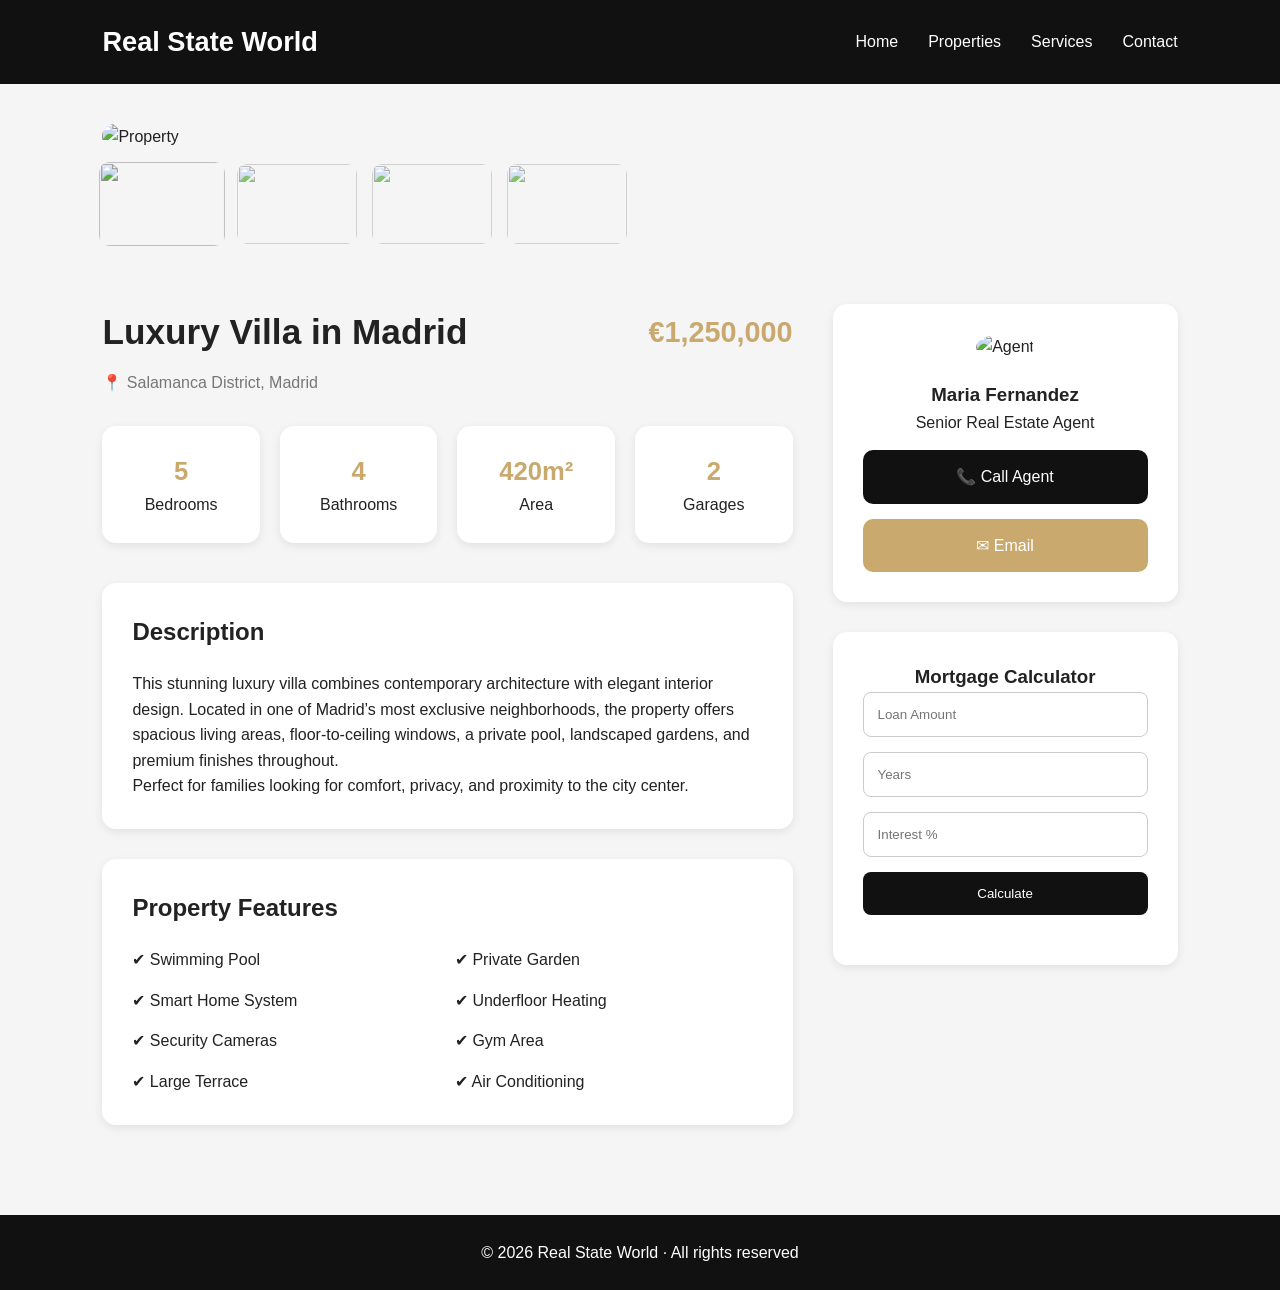
==== views/properties.html @ b50f5335 "added property page view" ====
<!DOCTYPE html>
<html lang="en">
<head>
  <meta charset="UTF-8" />
  <meta name="viewport" content="width=device-width, initial-scale=1.0"/>
  <title>Property Details | Real State World</title>

  <link rel="stylesheet" href="../styles/property.css">
</head>
<body>

  <!-- HEADER -->
  <header>
    <div class="logo">Real State World</div>

    <nav>
      <ul>
        <li><a href="index.html">Home</a></li>
        <li><a href="properties.html">Properties</a></li>
        <li><a href="#">Services</a></li>
        <li><a href="#">Contact</a></li>
      </ul>
    </nav>
  </header>

  <!-- PROPERTY HERO -->
  <section class="property-hero">

    <div class="gallery">

      <img
        id="mainImage"
        class="main-image"
        src="https://images.unsplash.com/photo-1600585154340-be6161a56a0c?q=80&w=1400&auto=format&fit=crop"
        alt="Property"
      >

      <div class="thumbnails">

        <img
          src="https://images.unsplash.com/photo-1600585154340-be6161a56a0c?q=80&w=1400&auto=format&fit=crop"
          onclick="changeImage(this)"
          class="active"
        >

        <img
          src="https://images.unsplash.com/photo-1600607687939-ce8a6c25118c?q=80&w=1400&auto=format&fit=crop"
          onclick="changeImage(this)"
        >

        <img
          src="https://images.unsplash.com/photo-1568605114967-8130f3a36994?q=80&w=1400&auto=format&fit=crop"
          onclick="changeImage(this)"
        >

        <img
          src="https://images.unsplash.com/photo-1494526585095-c41746248156?q=80&w=1400&auto=format&fit=crop"
          onclick="changeImage(this)"
        >

      </div>
    </div>

  </section>

  <!-- PROPERTY INFO -->
  <section class="property-info">

    <div class="info-left">

      <div class="property-header">
        <h1>Luxury Villa in Madrid</h1>
        <div class="price">€1,250,000</div>
      </div>

      <p class="location">
        📍 Salamanca District, Madrid
      </p>

      <div class="details-grid">

        <div class="detail-box">
          <h3>5</h3>
          <p>Bedrooms</p>
        </div>

        <div class="detail-box">
          <h3>4</h3>
          <p>Bathrooms</p>
        </div>

        <div class="detail-box">
          <h3>420m²</h3>
          <p>Area</p>
        </div>

        <div class="detail-box">
          <h3>2</h3>
          <p>Garages</p>
        </div>

      </div>

      <!-- DESCRIPTION -->
      <div class="description">

        <h2>Description</h2>

        <p>
          This stunning luxury villa combines contemporary architecture
          with elegant interior design. Located in one of Madrid’s most
          exclusive neighborhoods, the property offers spacious living
          areas, floor-to-ceiling windows, a private pool, landscaped
          gardens, and premium finishes throughout.
        </p>

        <p>
          Perfect for families looking for comfort, privacy, and proximity
          to the city center.
        </p>

      </div>

      <!-- FEATURES -->
      <div class="features">

        <h2>Property Features</h2>

        <div class="features-grid">

          <div>✔ Swimming Pool</div>
          <div>✔ Private Garden</div>
          <div>✔ Smart Home System</div>
          <div>✔ Underfloor Heating</div>
          <div>✔ Security Cameras</div>
          <div>✔ Gym Area</div>
          <div>✔ Large Terrace</div>
          <div>✔ Air Conditioning</div>

        </div>

      </div>

    </div>

    <!-- SIDEBAR -->
    <aside class="sidebar">

      <div class="agent-card">

        <img
          src="https://randomuser.me/api/portraits/women/44.jpg"
          alt="Agent"
        >

        <h3>Maria Fernandez</h3>

        <p>Senior Real Estate Agent</p>

        <a href="tel:+34123456789" class="contact-btn">
          📞 Call Agent
        </a>

        <a href="mailto:info@realstateworld.com" class="contact-btn secondary">
          ✉ Email
        </a>

      </div>

      <div class="mortgage-box">

        <h3>Mortgage Calculator</h3>

        <input type="number" id="amount" placeholder="Loan Amount">

        <input type="number" id="years" placeholder="Years">

        <input type="number" id="interest" placeholder="Interest %">

        <button onclick="calculateMortgage()">
          Calculate
        </button>

        <p id="result"></p>

      </div>

    </aside>

  </section>

  <!-- FOOTER -->
  <footer>
    <p>© 2026 Real State World · All rights reserved</p>
  </footer>

  <script src="../js/properties.js"></script>

</body>
</html>
---- styles/property.css ----
* {
  margin: 0;
  padding: 0;
  box-sizing: border-box;
}

body {
  font-family: Arial, sans-serif;
  background: #f5f5f5;
  color: #222;
  line-height: 1.6;
}

/* HEADER */

header {
  background: #111;
  color: white;
  padding: 20px 8%;
  display: flex;
  justify-content: space-between;
  align-items: center;
}

.logo {
  font-size: 1.7rem;
  font-weight: bold;
}

nav ul {
  display: flex;
  list-style: none;
  gap: 30px;
}

nav a {
  text-decoration: none;
  color: white;
  transition: 0.3s;
}

nav a:hover {
  color: #c9a96e;
}

/* HERO */

.property-hero {
  padding: 40px 8%;
}

.gallery {
  max-width: 1200px;
  margin: auto;
}

.main-image {
  width: 100%;
  height: 550px;
  object-fit: cover;
  border-radius: 16px;
}

.thumbnails {
  display: flex;
  gap: 15px;
  margin-top: 15px;
}

.thumbnails img {
  width: 120px;
  height: 80px;
  object-fit: cover;
  border-radius: 10px;
  cursor: pointer;
  opacity: 0.7;
  transition: 0.3s;
}

.thumbnails img:hover,
.thumbnails img.active {
  opacity: 1;
  transform: scale(1.05);
}

/* PROPERTY INFO */

.property-info {
  display: grid;
  grid-template-columns: 2fr 1fr;
  gap: 40px;
  padding: 20px 8% 60px;
}

.property-header {
  display: flex;
  justify-content: space-between;
  align-items: center;
  margin-bottom: 10px;
}

.property-header h1 {
  font-size: 2.2rem;
}

.price {
  color: #c9a96e;
  font-size: 1.8rem;
  font-weight: bold;
}

.location {
  margin-bottom: 30px;
  color: #777;
}

.details-grid {
  display: grid;
  grid-template-columns: repeat(4, 1fr);
  gap: 20px;
  margin-bottom: 40px;
}

.detail-box {
  background: white;
  padding: 25px;
  border-radius: 14px;
  text-align: center;
  box-shadow: 0 3px 10px rgba(0,0,0,0.08);
}

.detail-box h3 {
  font-size: 1.6rem;
  color: #c9a96e;
}

.description,
.features {
  background: white;
  padding: 30px;
  border-radius: 14px;
  margin-bottom: 30px;
  box-shadow: 0 3px 10px rgba(0,0,0,0.08);
}

.description h2,
.features h2 {
  margin-bottom: 20px;
}

.features-grid {
  display: grid;
  grid-template-columns: repeat(2, 1fr);
  gap: 15px;
}

/* SIDEBAR */

.sidebar {
  display: flex;
  flex-direction: column;
  gap: 30px;
}

.agent-card,
.mortgage-box {
  background: white;
  padding: 30px;
  border-radius: 14px;
  box-shadow: 0 3px 10px rgba(0,0,0,0.08);
  text-align: center;
}

.agent-card img {
  width: 120px;
  height: 120px;
  border-radius: 50%;
  margin-bottom: 20px;
}

.contact-btn {
  display: block;
  background: #111;
  color: white;
  text-decoration: none;
  padding: 14px;
  border-radius: 10px;
  margin-top: 15px;
  transition: 0.3s;
}

.contact-btn:hover {
  background: #c9a96e;
}

.contact-btn.secondary {
  background: #c9a96e;
}

.mortgage-box input {
  width: 100%;
  padding: 14px;
  margin-bottom: 15px;
  border-radius: 8px;
  border: 1px solid #ccc;
}

.mortgage-box button {
  width: 100%;
  padding: 14px;
  border: none;
  background: #111;
  color: white;
  border-radius: 8px;
  cursor: pointer;
  transition: 0.3s;
}

.mortgage-box button:hover {
  background: #c9a96e;
}

#result {
  margin-top: 20px;
  font-weight: bold;
}

/* FOOTER */

footer {
  background: #111;
  color: white;
  text-align: center;
  padding: 25px;
}

/* RESPONSIVE */

@media (max-width: 992px) {

  .property-info {
    grid-template-columns: 1fr;
  }

  .details-grid {
    grid-template-columns: repeat(2, 1fr);
  }

}

@media (max-width: 600px) {

  .property-header {
    flex-direction: column;
    align-items: flex-start;
    gap: 10px;
  }

  .details-grid,
  .features-grid {
    grid-template-columns: 1fr;
  }

  .main-image {
    height: 320px;
  }

  .thumbnails {
    flex-wrap: wrap;
  }

}
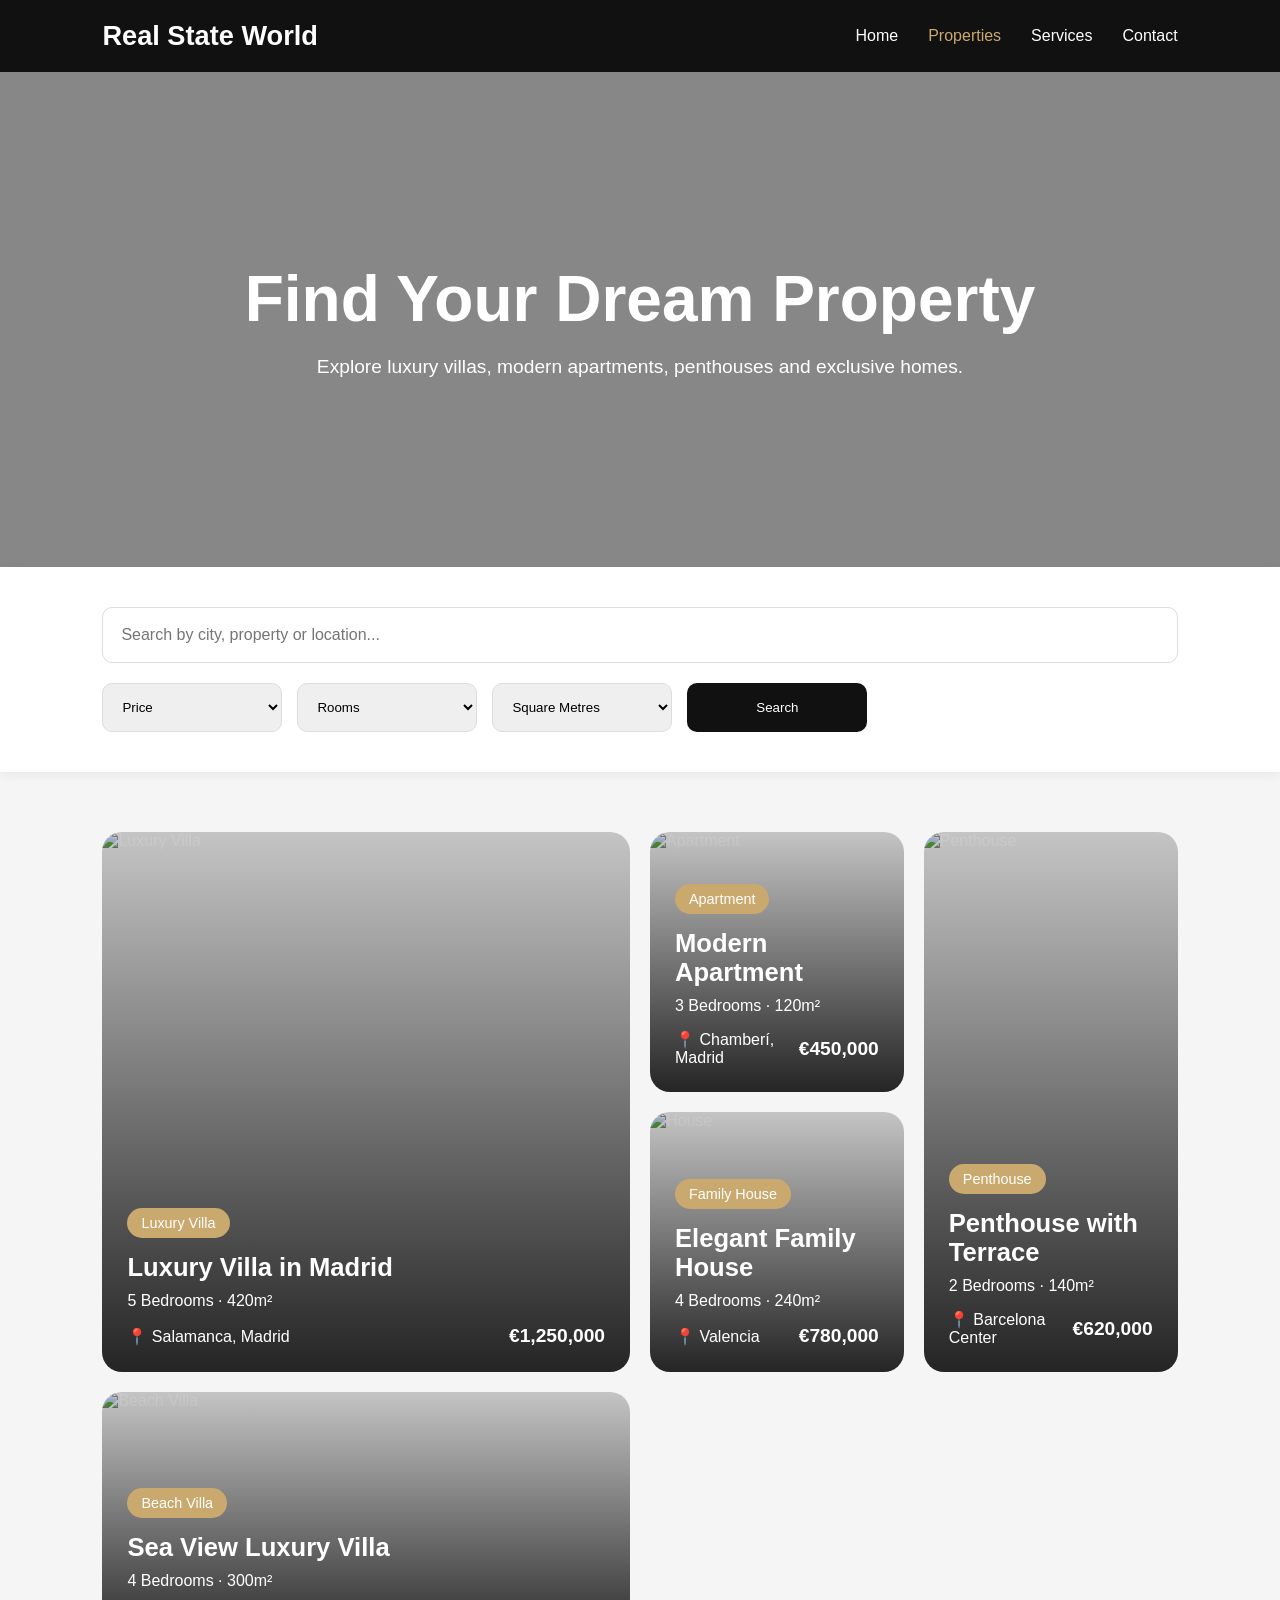
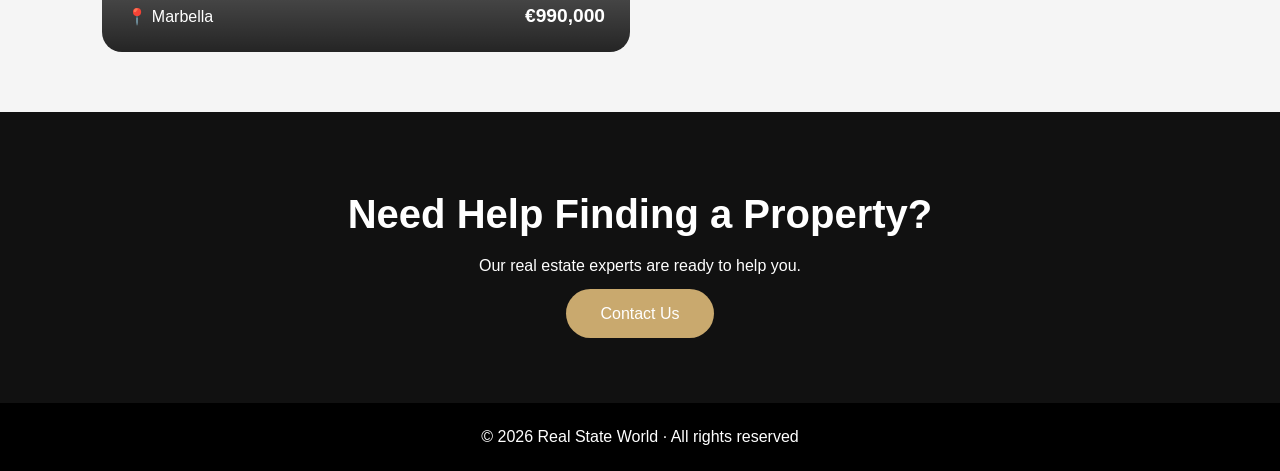
==== commit 52909a85: "changes in properties and property" ====
--- a/views/properties.html
+++ b/views/properties.html
@@ -3,193 +3,303 @@
 <head>
   <meta charset="UTF-8" />
   <meta name="viewport" content="width=device-width, initial-scale=1.0"/>
-  <title>Property Details | Real State World</title>
-
-  <link rel="stylesheet" href="../styles/property.css">
+
+  <title>Properties | Real State World</title>
+
+  <link rel="stylesheet" href="../styles/properties.css">
 </head>
 <body>
 
   <!-- HEADER -->
+
   <header>
-    <div class="logo">Real State World</div>
+
+    <div class="logo">
+      Real State World
+    </div>
 
     <nav>
       <ul>
-        <li><a href="index.html">Home</a></li>
-        <li><a href="properties.html">Properties</a></li>
+        <li><a href="../index.html">Home</a></li>
+        <li><a href="properties.html" class="active">Properties</a></li>
         <li><a href="#">Services</a></li>
         <li><a href="#">Contact</a></li>
       </ul>
     </nav>
+
   </header>
 
-  <!-- PROPERTY HERO -->
-  <section class="property-hero">
-
-    <div class="gallery">
-
-      <img
-        id="mainImage"
-        class="main-image"
-        src="https://images.unsplash.com/photo-1600585154340-be6161a56a0c?q=80&w=1400&auto=format&fit=crop"
-        alt="Property"
-      >
-
-      <div class="thumbnails">
+  <!-- HERO -->
+
+  <section class="properties-hero">
+
+    <div class="hero-overlay">
+
+      <h1>Find Your Dream Property</h1>
+
+      <p>
+        Explore luxury villas, modern apartments,
+        penthouses and exclusive homes.
+      </p>
+
+    </div>
+
+  </section>
+
+  <!-- SEARCH & FILTERS -->
+
+  <section class="filters-section">
+
+    <div class="search-bar">
+
+      <input
+        type="text"
+        id="searchInput"
+        placeholder="Search by city, property or location..."
+      >
+
+    </div>
+
+    <div class="filters">
+
+      <select id="priceFilter">
+        <option value="">Price</option>
+        <option value="300000">Up to €300k</option>
+        <option value="600000">Up to €600k</option>
+        <option value="1000000">Up to €1M</option>
+      </select>
+
+      <select id="roomsFilter">
+        <option value="">Rooms</option>
+        <option value="1">1+</option>
+        <option value="2">2+</option>
+        <option value="3">3+</option>
+        <option value="4">4+</option>
+      </select>
+
+      <select id="sizeFilter">
+        <option value="">Square Metres</option>
+        <option value="80">80m²+</option>
+        <option value="120">120m²+</option>
+        <option value="200">200m²+</option>
+      </select>
+
+      <button onclick="filterProperties()">
+        Search
+      </button>
+
+    </div>
+
+  </section>
+
+  <!-- PROPERTIES GRID -->
+
+  <section class="properties-grid-section">
+
+    <div class="properties-grid" id="propertiesGrid">
+
+      <!-- PROPERTY 1 -->
+
+      <a
+        href="property-details.html"
+        class="property-card large"
+        data-price="1250000"
+        data-rooms="5"
+        data-size="420"
+        data-location="Madrid"
+      >
 
         <img
           src="https://images.unsplash.com/photo-1600585154340-be6161a56a0c?q=80&w=1400&auto=format&fit=crop"
-          onclick="changeImage(this)"
-          class="active"
-        >
-
-        <img
-          src="https://images.unsplash.com/photo-1600607687939-ce8a6c25118c?q=80&w=1400&auto=format&fit=crop"
-          onclick="changeImage(this)"
-        >
-
-        <img
-          src="https://images.unsplash.com/photo-1568605114967-8130f3a36994?q=80&w=1400&auto=format&fit=crop"
-          onclick="changeImage(this)"
-        >
-
-        <img
-          src="https://images.unsplash.com/photo-1494526585095-c41746248156?q=80&w=1400&auto=format&fit=crop"
-          onclick="changeImage(this)"
-        >
-
-      </div>
+          alt="Luxury Villa"
+        >
+
+        <div class="card-overlay">
+
+          <span class="tag">Luxury Villa</span>
+
+          <h2>Luxury Villa in Madrid</h2>
+
+          <p>5 Bedrooms · 420m²</p>
+
+          <div class="property-bottom">
+
+            <span>📍 Salamanca, Madrid</span>
+
+            <span class="price">€1,250,000</span>
+
+          </div>
+
+        </div>
+
+      </a>
+
+      <!-- PROPERTY 2 -->
+
+      <a
+        href="property-details.html"
+        class="property-card"
+        data-price="450000"
+        data-rooms="3"
+        data-size="120"
+        data-location="Madrid"
+      >
+
+        <img
+          src="https://images.unsplash.com/photo-1502672260266-1c1ef2d93688?q=80&w=1200&auto=format&fit=crop"
+          alt="Apartment"
+        >
+
+        <div class="card-overlay">
+
+          <span class="tag">Apartment</span>
+
+          <h2>Modern Apartment</h2>
+
+          <p>3 Bedrooms · 120m²</p>
+
+          <div class="property-bottom">
+
+            <span>📍 Chamberí, Madrid</span>
+
+            <span class="price">€450,000</span>
+
+          </div>
+
+        </div>
+
+      </a>
+
+      <!-- PROPERTY 3 -->
+
+      <a
+        href="property-details.html"
+        class="property-card tall"
+        data-price="620000"
+        data-rooms="2"
+        data-size="140"
+        data-location="Barcelona"
+      >
+
+        <img
+          src="https://images.unsplash.com/photo-1600607687939-ce8a6c25118c?q=80&w=1200&auto=format&fit=crop"
+          alt="Penthouse"
+        >
+
+        <div class="card-overlay">
+
+          <span class="tag">Penthouse</span>
+
+          <h2>Penthouse with Terrace</h2>
+
+          <p>2 Bedrooms · 140m²</p>
+
+          <div class="property-bottom">
+
+            <span>📍 Barcelona Center</span>
+
+            <span class="price">€620,000</span>
+
+          </div>
+
+        </div>
+
+      </a>
+
+      <!-- PROPERTY 4 -->
+
+      <a
+        href="property-details.html"
+        class="property-card"
+        data-price="780000"
+        data-rooms="4"
+        data-size="240"
+        data-location="Valencia"
+      >
+
+        <img
+          src="https://images.unsplash.com/photo-1494526585095-c41746248156?q=80&w=1200&auto=format&fit=crop"
+          alt="House"
+        >
+
+        <div class="card-overlay">
+
+          <span class="tag">Family House</span>
+
+          <h2>Elegant Family House</h2>
+
+          <p>4 Bedrooms · 240m²</p>
+
+          <div class="property-bottom">
+
+            <span>📍 Valencia</span>
+
+            <span class="price">€780,000</span>
+
+          </div>
+
+        </div>
+
+      </a>
+
+      <!-- PROPERTY 5 -->
+
+      <a
+        href="property-details.html"
+        class="property-card wide"
+        data-price="990000"
+        data-rooms="4"
+        data-size="300"
+        data-location="Marbella"
+      >
+
+        <img
+          src="https://images.unsplash.com/photo-1512917774080-9991f1c4c750?q=80&w=1400&auto=format&fit=crop"
+          alt="Beach Villa"
+        >
+
+        <div class="card-overlay">
+
+          <span class="tag">Beach Villa</span>
+
+          <h2>Sea View Luxury Villa</h2>
+
+          <p>4 Bedrooms · 300m²</p>
+
+          <div class="property-bottom">
+
+            <span>📍 Marbella</span>
+
+            <span class="price">€990,000</span>
+
+          </div>
+
+        </div>
+
+      </a>
+
     </div>
 
   </section>
 
-  <!-- PROPERTY INFO -->
-  <section class="property-info">
-
-    <div class="info-left">
-
-      <div class="property-header">
-        <h1>Luxury Villa in Madrid</h1>
-        <div class="price">€1,250,000</div>
-      </div>
-
-      <p class="location">
-        📍 Salamanca District, Madrid
-      </p>
-
-      <div class="details-grid">
-
-        <div class="detail-box">
-          <h3>5</h3>
-          <p>Bedrooms</p>
-        </div>
-
-        <div class="detail-box">
-          <h3>4</h3>
-          <p>Bathrooms</p>
-        </div>
-
-        <div class="detail-box">
-          <h3>420m²</h3>
-          <p>Area</p>
-        </div>
-
-        <div class="detail-box">
-          <h3>2</h3>
-          <p>Garages</p>
-        </div>
-
-      </div>
-
-      <!-- DESCRIPTION -->
-      <div class="description">
-
-        <h2>Description</h2>
-
-        <p>
-          This stunning luxury villa combines contemporary architecture
-          with elegant interior design. Located in one of Madrid’s most
-          exclusive neighborhoods, the property offers spacious living
-          areas, floor-to-ceiling windows, a private pool, landscaped
-          gardens, and premium finishes throughout.
-        </p>
-
-        <p>
-          Perfect for families looking for comfort, privacy, and proximity
-          to the city center.
-        </p>
-
-      </div>
-
-      <!-- FEATURES -->
-      <div class="features">
-
-        <h2>Property Features</h2>
-
-        <div class="features-grid">
-
-          <div>✔ Swimming Pool</div>
-          <div>✔ Private Garden</div>
-          <div>✔ Smart Home System</div>
-          <div>✔ Underfloor Heating</div>
-          <div>✔ Security Cameras</div>
-          <div>✔ Gym Area</div>
-          <div>✔ Large Terrace</div>
-          <div>✔ Air Conditioning</div>
-
-        </div>
-
-      </div>
-
-    </div>
-
-    <!-- SIDEBAR -->
-    <aside class="sidebar">
-
-      <div class="agent-card">
-
-        <img
-          src="https://randomuser.me/api/portraits/women/44.jpg"
-          alt="Agent"
-        >
-
-        <h3>Maria Fernandez</h3>
-
-        <p>Senior Real Estate Agent</p>
-
-        <a href="tel:+34123456789" class="contact-btn">
-          📞 Call Agent
-        </a>
-
-        <a href="mailto:info@realstateworld.com" class="contact-btn secondary">
-          ✉ Email
-        </a>
-
-      </div>
-
-      <div class="mortgage-box">
-
-        <h3>Mortgage Calculator</h3>
-
-        <input type="number" id="amount" placeholder="Loan Amount">
-
-        <input type="number" id="years" placeholder="Years">
-
-        <input type="number" id="interest" placeholder="Interest %">
-
-        <button onclick="calculateMortgage()">
-          Calculate
-        </button>
-
-        <p id="result"></p>
-
-      </div>
-
-    </aside>
+  <!-- CTA -->
+
+  <section class="cta">
+
+    <h2>Need Help Finding a Property?</h2>
+
+    <p>
+      Our real estate experts are ready to help you.
+    </p>
+
+    <a href="#" class="cta-btn">
+      Contact Us
+    </a>
 
   </section>
 
   <!-- FOOTER -->
+
   <footer>
     <p>© 2026 Real State World · All rights reserved</p>
   </footer>
--- a/styles/properties.css
+++ b/styles/properties.css
@@ -0,0 +1,300 @@
+* {
+  margin: 0;
+  padding: 0;
+  box-sizing: border-box;
+}
+
+body {
+  font-family: Arial, sans-serif;
+  background: #f5f5f5;
+  color: #222;
+}
+
+/* HEADER */
+
+header {
+  background: #111;
+  color: white;
+  padding: 20px 8%;
+  display: flex;
+  justify-content: space-between;
+  align-items: center;
+}
+
+.logo {
+  font-size: 1.7rem;
+  font-weight: bold;
+}
+
+nav ul {
+  display: flex;
+  list-style: none;
+  gap: 30px;
+}
+
+nav a {
+  text-decoration: none;
+  color: white;
+  transition: 0.3s;
+}
+
+nav a:hover,
+nav a.active {
+  color: #c9a96e;
+}
+
+/* HERO */
+
+.properties-hero {
+  height: 55vh;
+  background-image:
+    linear-gradient(rgba(0,0,0,0.45), rgba(0,0,0,0.45)),
+    url('https://images.unsplash.com/photo-1600585154526-990dced4db0d?q=80&w=1600&auto=format&fit=crop');
+
+  background-size: cover;
+  background-position: center;
+
+  display: flex;
+  justify-content: center;
+  align-items: center;
+  text-align: center;
+}
+
+.hero-overlay {
+  color: white;
+  padding: 20px;
+}
+
+.hero-overlay h1 {
+  font-size: 4rem;
+  margin-bottom: 20px;
+}
+
+.hero-overlay p {
+  font-size: 1.2rem;
+}
+
+/* FILTERS */
+
+.filters-section {
+  padding: 40px 8%;
+  background: white;
+  box-shadow: 0 3px 10px rgba(0,0,0,0.05);
+}
+
+.search-bar {
+  margin-bottom: 20px;
+}
+
+.search-bar input {
+  width: 100%;
+  padding: 18px;
+  border-radius: 10px;
+  border: 1px solid #ddd;
+  font-size: 1rem;
+}
+
+.filters {
+  display: flex;
+  gap: 15px;
+  flex-wrap: wrap;
+}
+
+.filters select,
+.filters button {
+  padding: 15px;
+  border-radius: 10px;
+  border: 1px solid #ddd;
+  min-width: 180px;
+}
+
+.filters button {
+  background: #111;
+  color: white;
+  border: none;
+  cursor: pointer;
+  transition: 0.3s;
+}
+
+.filters button:hover {
+  background: #c9a96e;
+}
+
+/* GRID */
+
+.properties-grid-section {
+  padding: 60px 8%;
+}
+
+.properties-grid {
+  display: grid;
+  grid-template-columns: repeat(4, 1fr);
+  grid-auto-rows: 260px;
+  gap: 20px;
+}
+
+/* CARD SIZES */
+
+.large {
+  grid-column: span 2;
+  grid-row: span 2;
+}
+
+.wide {
+  grid-column: span 2;
+}
+
+.tall {
+  grid-row: span 2;
+}
+
+/* PROPERTY CARD */
+
+.property-card {
+  position: relative;
+  overflow: hidden;
+  border-radius: 20px;
+  text-decoration: none;
+  color: white;
+  cursor: pointer;
+}
+
+.property-card img {
+  width: 100%;
+  height: 100%;
+  object-fit: cover;
+  transition: 0.5s;
+}
+
+.property-card:hover img {
+  transform: scale(1.08);
+}
+
+.card-overlay {
+  position: absolute;
+  inset: 0;
+  background:
+    linear-gradient(
+      to top,
+      rgba(0,0,0,0.85),
+      rgba(0,0,0,0.2)
+    );
+
+  padding: 25px;
+
+  display: flex;
+  flex-direction: column;
+  justify-content: flex-end;
+}
+
+.tag {
+  background: #c9a96e;
+  width: fit-content;
+  padding: 7px 14px;
+  border-radius: 50px;
+  margin-bottom: 15px;
+  font-size: 0.9rem;
+}
+
+.card-overlay h2 {
+  font-size: 1.6rem;
+  margin-bottom: 10px;
+}
+
+.card-overlay p {
+  margin-bottom: 15px;
+}
+
+.property-bottom {
+  display: flex;
+  justify-content: space-between;
+  align-items: center;
+}
+
+.price {
+  font-weight: bold;
+  font-size: 1.2rem;
+}
+
+/* CTA */
+
+.cta {
+  background: #111;
+  color: white;
+  text-align: center;
+  padding: 80px 20px;
+}
+
+.cta h2 {
+  font-size: 2.5rem;
+  margin-bottom: 20px;
+}
+
+.cta p {
+  margin-bottom: 30px;
+}
+
+.cta-btn {
+  background: #c9a96e;
+  color: white;
+  text-decoration: none;
+  padding: 16px 34px;
+  border-radius: 50px;
+  transition: 0.3s;
+}
+
+.cta-btn:hover {
+  opacity: 0.9;
+}
+
+/* FOOTER */
+
+footer {
+  background: #000;
+  color: white;
+  text-align: center;
+  padding: 25px;
+}
+
+/* RESPONSIVE */
+
+@media (max-width: 1100px) {
+
+  .properties-grid {
+    grid-template-columns: repeat(2, 1fr);
+  }
+
+  .large,
+  .wide,
+  .tall {
+    grid-column: span 1;
+    grid-row: span 1;
+  }
+
+}
+
+@media (max-width: 768px) {
+
+  header {
+    flex-direction: column;
+    gap: 20px;
+  }
+
+  .hero-overlay h1 {
+    font-size: 2.5rem;
+  }
+
+  .properties-grid {
+    grid-template-columns: 1fr;
+  }
+
+  .filters {
+    flex-direction: column;
+  }
+
+  .filters select,
+  .filters button {
+    width: 100%;
+  }
+
+}
